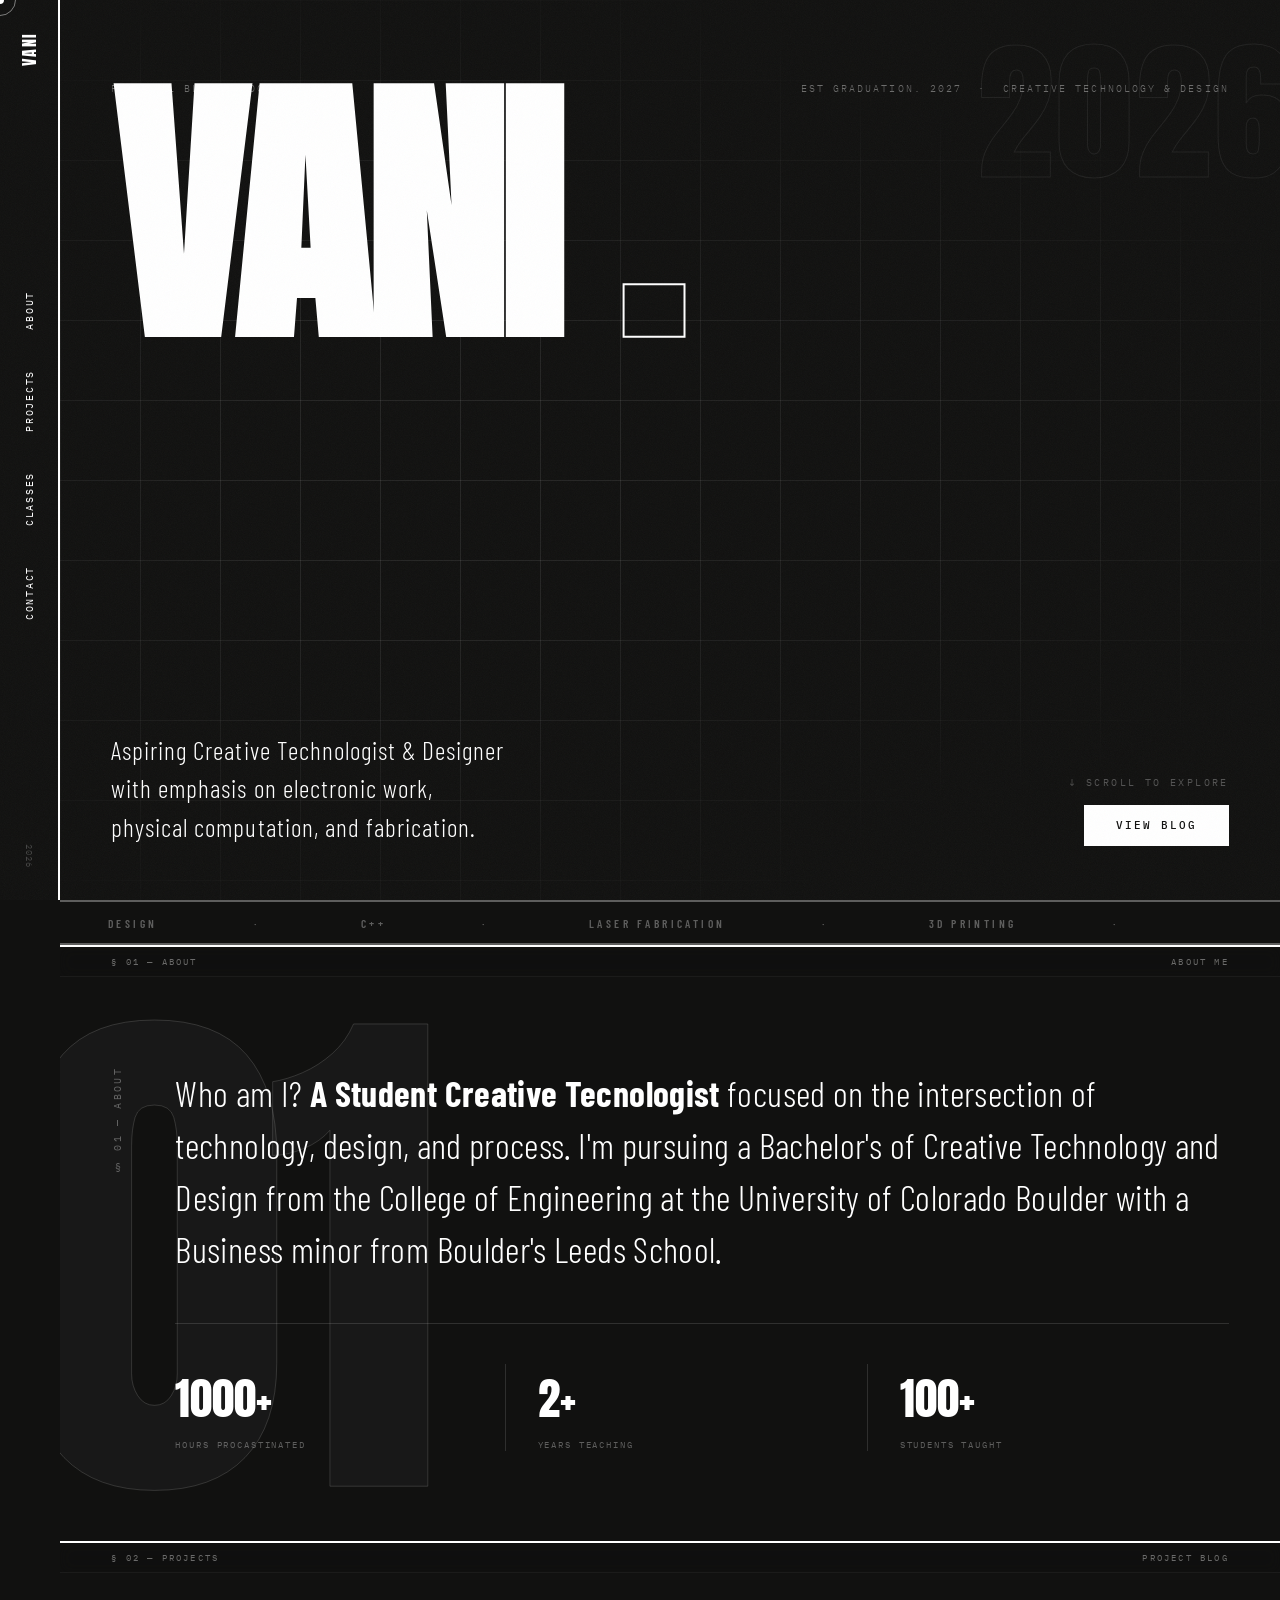
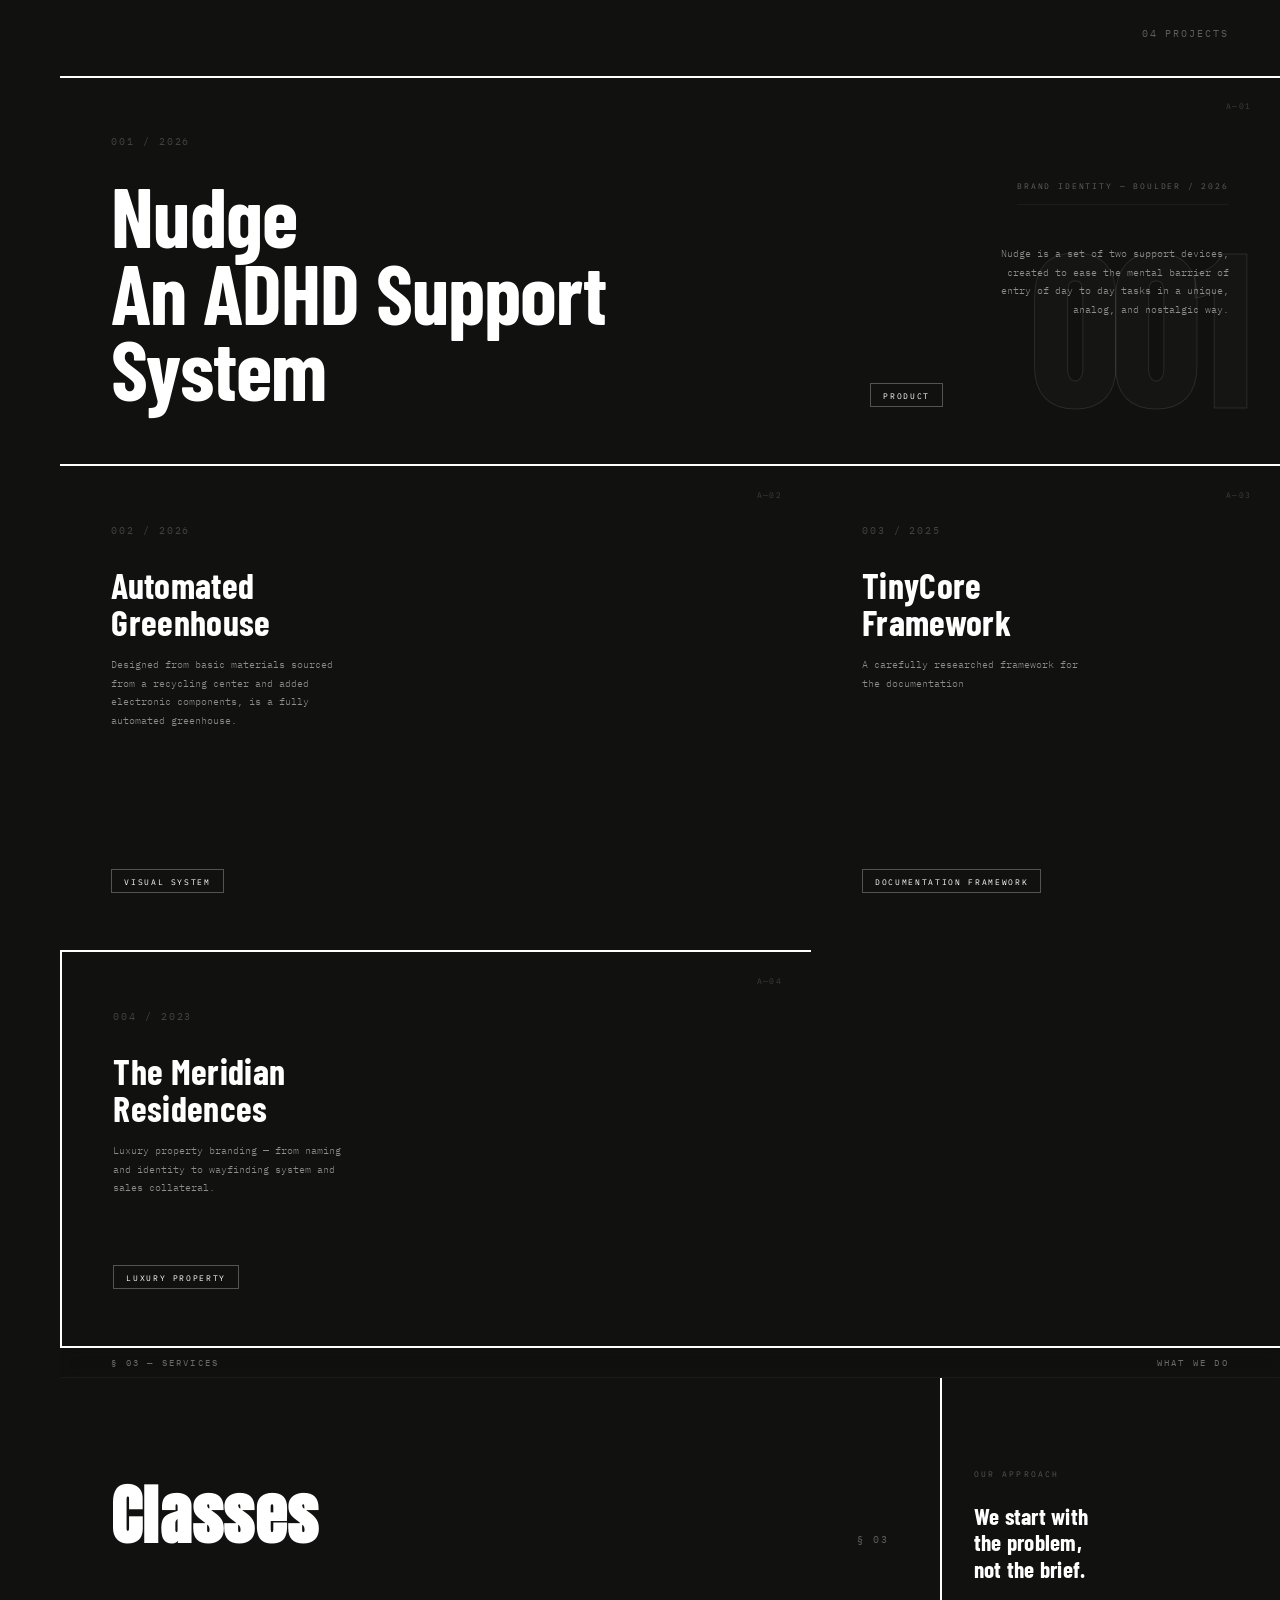
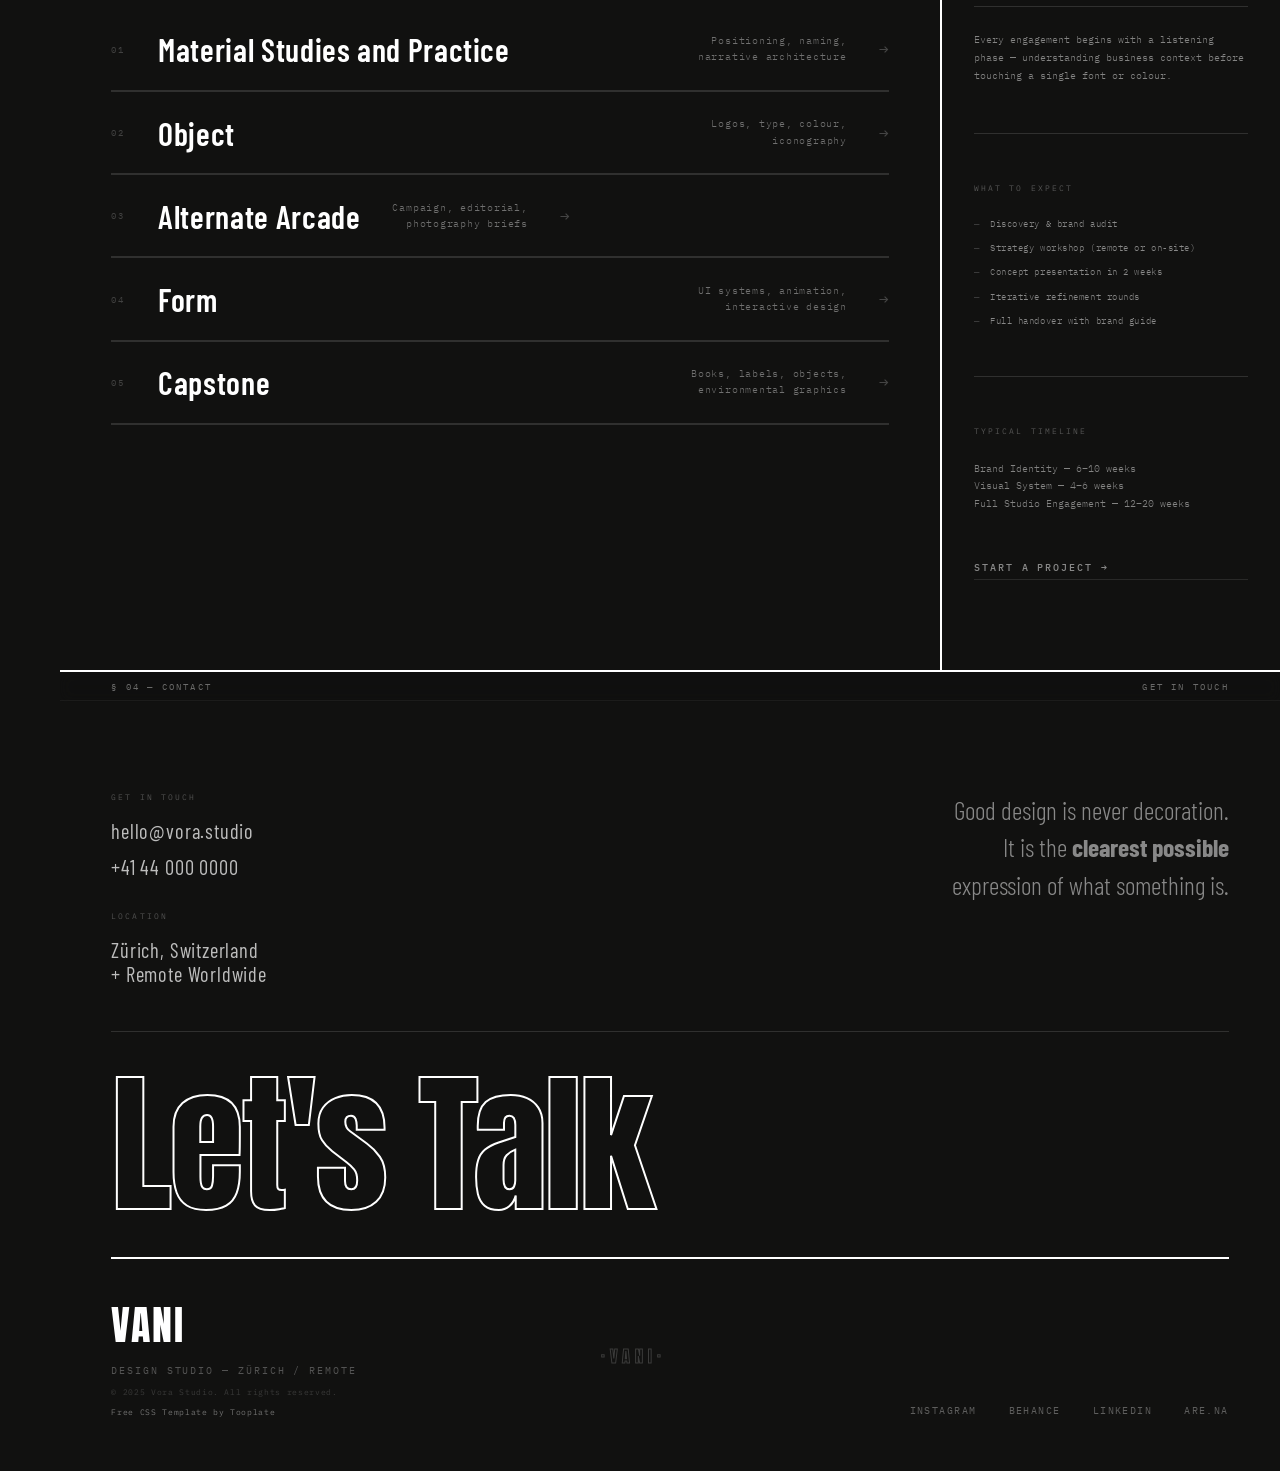
==== index.html @ e0c17ca3 "main page + alt arcade page" ====
<!DOCTYPE html>
<html lang="en">
<head>
  <meta charset="UTF-8" />
  <meta name="viewport" content="width=device-width, initial-scale=1.0" />
  <title>VANI PERSONAL BLOG</title>
  <link rel="preconnect" href="https://fonts.googleapis.com" />
  <link rel="preconnect" href="https://fonts.gstatic.com" crossorigin />
  <link href="https://fonts.googleapis.com/css2?family=Anton&family=IBM+Plex+Mono:wght@300;400;500&family=Barlow+Condensed:wght@300;400;600;700&display=swap" rel="stylesheet" />
  <link rel="stylesheet" href="tooplate-vora-bold-style.css" />

  


</head>
<body>

  <div id="cursor-dot"></div>
  <div id="cursor-ring"></div>

  <div class="page-shell">

    <!-- SIDEBAR -->
    <aside class="sidebar">
      <a href="#hero" class="sidebar__logo">VANI</a>
      <nav class="sidebar__nav">
        <a href="#about">About</a>
        <a href="#work">Projects</a>
        <a href="#services">Classes</a>
        <a href="#contact">Contact</a>
      </nav>
      <span class="sidebar__index">2026</span>
    </aside>

    <main class="main">

      <!-- ═══ HERO ═══ -->
      <section id="hero">
        <span class="hero__ghost-year" aria-hidden="true">2026</span>
        <div class="hero__topbar">
          <span>Personal Blog + Documentation</span>
          <span>Est Graduation. 2027 &nbsp;·&nbsp; Creative Technology & Design</span>
        </div>
        <h1 class="hero__headline" data-reveal>VANI <span class="invert">.</span></h1>
        <div class="hero__sub">
          <p class="hero__tagline" data-reveal>
            Aspiring Creative Technologist & Designer <br>
            with emphasis on electronic work,<br>
            physical computation, and fabrication.
          </p>
          <div class="hero__cta-wrap" data-reveal>
            <span class="hero__scroll">↓ Scroll to explore</span>
            <a href="#work" class="btn">View Blog</a>
          </div>
        </div>
      </section>

      <!-- MARQUEE -->
      <div class="marquee-strip">
        <div class="marquee-inner">
          <span>Design</span><span>·</span>
          <span>C++</span><span>·</span>
          <span>Laser Fabrication</span><span>·</span>
          <span>3D Printing</span><span>·</span>
          <!-- <span>Editori</span><span>·</span>
          <span>Strategy</span><span>·</span>
          <span>Brand Identity</span><span>·</span>
          <span>Visual Systems</span><span>·</span>
          <span>Motion Design</span><span>·</span>
          <span>Art Direction</span><span>·</span>
          <span>Editorial Design</span><span>·</span>
          <span>Strategy</span><span>·</span> -->
        </div>
      </div>

      <hr class="rule" />

  
      <div class="sticky-label">
        <span>§ 01 — About</span><span>About Me</span>
      </div>
      <section id="about">
        <span class="about__bg-num" aria-hidden="true">01</span>
        <span class="about__label">§ 01 — About</span>
        <div class="about__content">
          <p class="about__text" data-reveal>
            Who am I? <strong>A Student Creative Tecnologist</strong> focused on the intersection
            of technology, design, and process. I'm pursuing a Bachelor's of Creative Technology and Design 
            from the College of Engineering at the University of Colorado Boulder with a Business minor from Boulder's
            Leeds School.
          </p>
          <div class="about__stats" data-reveal>
            <div class="stat">
              <span class="stat__value">1000+</span>
              <span class="stat__label">Hours Procastinated</span>
            </div>
            <div class="stat">
              <span class="stat__value">2+</span>
              <span class="stat__label">Years Teaching</span>
            </div>
            <div class="stat">
              <span class="stat__value">100+</span>
              <span class="stat__label">Students Taught</span>
            </div>
          </div>
        </div>
      </section>

      <hr class="rule" />

      <!-- ═══ WORK ═══ -->
      <div class="sticky-label">
        <span>§ 02 — Projects</span><span>Project Blog</span>
      </div>
      <section id="work">
        <div class="work__header">
          <h2 class="section-title" data-reveal></h2>
          <span class="section-meta">04 Projects</span>
        </div>

        <div class="work__grid">

          <!-- Full-width hero project -->
          <div class="work__item">
            <span class="work__item-corner">A—01</span>
            <div class="work__item-content">
              <p class="work__item-num">001 / 2026</p>
              <h3 class="work__item-title">Nudge<br>An ADHD Support System</h4>
            </div>
            <div class="work__item-aside">
              <span class="work__item-slug">Brand Identity — Boulder / 2026</span>
              <p class="work__item-desc">Nudge is a set of two support devices, created to ease the mental barrier of entry of day to day tasks in a unique, analog, and nostalgic way.</p>
              <span class="work__item-tag">Product</span>
            </div>
          </div>

          <div class="work__item">
            <span class="work__item-corner">A—02</span>
            <div class="work__item-content">
              <p class="work__item-num">002 / 2026</p>
              <h3 class="work__item-title">Automated<br>Greenhouse</h3>
              <p class="work__item-desc">Designed from basic materials sourced from a recycling center and added electronic components, is a fully automated greenhouse.</p>
            </div>
            <span class="work__item-tag">Visual System</span>
          </div>

          <div class="work__item">
            <span class="work__item-corner">A—03</span>
            <div class="work__item-content">
              <p class="work__item-num">003 / 2025</p>
              <h3 class="work__item-title">TinyCore<br>Framework</h3>
              <p class="work__item-desc">A carefully researched framework for the documentation </p>
            </div>
            <span class="work__item-tag">Documentation Framework</span>
          </div>

          <div class="work__item">
            <span class="work__item-corner">A—04</span>
            <div class="work__item-content">
              <p class="work__item-num">004 / 2023</p>
              <h3 class="work__item-title">The Meridian<br>Residences</h3>
              <p class="work__item-desc">Luxury property branding — from naming and identity to wayfinding system and sales collateral.</p>
            </div>
            <span class="work__item-tag">Luxury Property</span>
          </div>

        </div>
      </section>

      <hr class="rule" />

      <!-- ═══ SERVICES ═══ -->
      <div class="sticky-label">
        <span>§ 03 — Services</span><span>What We Do</span>
      </div>
      <section id="services">
        <div class="services__body">

          <!-- LEFT: service list -->
          <div class="services__left">
            <div class="services__header">
              <h2 class="section-title" data-reveal>Classes</h2>
              <span class="section-meta">§ 03</span>
            </div>
            <div class="services__list">

              <div class="service-row" data-reveal data-svc="1">
                <span class="service-row__num">01</span>
                <span class="service-row__name">Material Studies and Practice</span>
                <span class="service-row__desc">Positioning, naming,<br>narrative architecture</span>
                <span class="service-row__arrow">→</span>
              </div>
              <div class="service-panel" id="svc-1">
                <div class="service-panel__inner">
                  <div class="sp-block">
                    <span class="sp-block__label">Object</span>
                    <div class="sp-block__body">
                      <span class="sp-block__title">Form</span>
                      <p class="sp-block__text">Positioning statement, audience personas, competitive landscape, and messaging hierarchy — the strategic foundation everything else builds on.</p>
                    </div>
                  </div>
                  <div class="sp-block">
                    <a href="altarcadepage.html" class="sp-block__label">Alternate Arcade</a>
                    <div class="sp-block__body">
                      <span class="sp-block__title">Discovery → Synthesis → Validate</span>
                      <p class="sp-block__text">Stakeholder interviews, market research, and a 2-day workshop. We test positioning concepts before committing to a direction.</p>
                    </div>
                  </div>
                  <div class="sp-block">
                    <span class="sp-block__label">Capstone</span>
                    <div class="sp-block__body">
                      <span class="sp-block__title">3 – 5 Weeks</span>
                      <p class="sp-block__text">Standalone or as the opening phase of a full identity engagement. Deliverables include a printed strategy deck.</p>
                    </div>
                  </div>
                </div>
              </div>

              <div class="service-row" data-reveal data-svc="2">
                <span class="service-row__num">02</span>
                <span class="service-row__name">Object</span>
                <span class="service-row__desc">Logos, type, colour,<br>iconography</span>
                <span class="service-row__arrow">→</span>
              </div>
              <div class="service-panel" id="svc-2">
                <div class="service-panel__inner">
                  <div class="sp-block">
                    <span class="sp-block__label">Deliverable</span>
                    <div class="sp-block__body">
                      <span class="sp-block__title">Full Identity System</span>
                      <p class="sp-block__text">Logo suite, typeface selection, colour palette, iconography, and a comprehensive brand guidelines document in print-ready PDF.</p>
                    </div>
                  </div>
                  <div class="sp-block">
                    <span class="sp-block__label">Process</span>
                    <div class="sp-block__body">
                      <span class="sp-block__title">Concept → Refine → Rollout</span>
                      <p class="sp-block__text">Three initial directions, two refinement rounds, and a final presentation. All source files handed over in AI, SVG, and Figma.</p>
                    </div>
                  </div>
                  <div class="sp-block">
                    <span class="sp-block__label">Timeline</span>
                    <div class="sp-block__body">
                      <span class="sp-block__title">6 – 10 Weeks</span>
                      <p class="sp-block__text">Includes one round of application design (stationery, digital templates, or social kit) at no extra cost.</p>
                    </div>
                  </div>
                </div>
              </div>

              <div class="service-row" data-reveal data-svc="3">
                <span class="service-row__num">03</span>
                <a href="vani-personal-main\vani-personal-alternate-arcade-blog\altarcadepage.html"> <span class="service-row__name"> Alternate Arcade</span></a>
                <span class="service-row__desc">Campaign, editorial,<br>photography briefs</span>
                <span class="service-row__arrow">→</span>
              </div>
              <div class="service-panel" id="svc-3">
                <div class="service-panel__inner">
                  <div class="sp-block">
                    <span class="sp-block__label">Deliverable</span>
                    <div class="sp-block__body">
                      <span class="sp-block__title">Creative Brief + Shot List</span>
                      <p class="sp-block__text">Moodboards, colour grading references, talent direction notes, and post-production guidelines for photographers and video teams.</p>
                    </div>
                  </div>
                  <div class="sp-block">
                    <span class="sp-block__label">Process</span>
                    <div class="sp-block__body">
                      <span class="sp-block__title">Brief → Direct → Review</span>
                      <p class="sp-block__text">We embed with your production team on-set, or work remotely for editorial and digital-first campaigns. Retouching oversight included.</p>
                    </div>
                  </div>
                  <div class="sp-block">
                    <span class="sp-block__label">Timeline</span>
                    <div class="sp-block__body">
                      <span class="sp-block__title">Per Campaign</span>
                      <p class="sp-block__text">Day-rate or project-based. Ongoing retainer available for brands running 4+ campaigns per year.</p>
                    </div>
                  </div>
                </div>
              </div>

              <div class="service-row" data-reveal data-svc="4">
                <span class="service-row__num">04</span>
                <span class="service-row__name">Form</span>
                <span class="service-row__desc">UI systems, animation,<br>interactive design</span>
                <span class="service-row__arrow">→</span>
              </div>
              <div class="service-panel" id="svc-4">
                <div class="service-panel__inner">
                  <div class="sp-block">
                    <span class="sp-block__label">Deliverable</span>
                    <div class="sp-block__body">
                      <span class="sp-block__title">Motion Language + UI Kit</span>
                      <p class="sp-block__text">Easing curves, animation principles, component library in Figma, and production-ready Lottie files or CSS animation specs for developers.</p>
                    </div>
                  </div>
                  <div class="sp-block">
                    <span class="sp-block__label">Process</span>
                    <div class="sp-block__body">
                      <span class="sp-block__title">System → Prototype → Spec</span>
                      <p class="sp-block__text">We design in Figma, prototype in ProtoPie or Framer, then write detailed specs your engineering team can implement precisely.</p>
                    </div>
                  </div>
                  <div class="sp-block">
                    <span class="sp-block__label">Timeline</span>
                    <div class="sp-block__body">
                      <span class="sp-block__title">4 – 8 Weeks</span>
                      <p class="sp-block__text">Standalone digital systems or as a natural extension of a completed brand identity engagement.</p>
                    </div>
                  </div>
                </div>
              </div>

              <div class="service-row" data-reveal data-svc="5">
                <span class="service-row__num">05</span>
                <span class="service-row__name">Capstone</span>
                <span class="service-row__desc">Books, labels, objects,<br>environmental graphics</span>
                <span class="service-row__arrow">→</span>
              </div>
              <div class="service-panel" id="svc-5">
                <div class="service-panel__inner">
                  <div class="sp-block">
                    <span class="sp-block__label">Deliverable</span>
                    <div class="sp-block__body">
                      <span class="sp-block__title">Print-Ready Artwork</span>
                      <p class="sp-block__text">Press-ready files with full dielines, colour profiles (CMYK/Pantone), and printer liaison. Structural packaging design available on request.</p>
                    </div>
                  </div>
                  <div class="sp-block">
                    <span class="sp-block__label">Process</span>
                    <div class="sp-block__body">
                      <span class="sp-block__title">Concept → Proof → Press</span>
                      <p class="sp-block__text">We handle the full print production workflow — supplier selection, proofing, and press-check attendance for premium runs.</p>
                    </div>
                  </div>
                  <div class="sp-block">
                    <span class="sp-block__label">Timeline</span>
                    <div class="sp-block__body">
                      <span class="sp-block__title">4 – 12 Weeks</span>
                      <p class="sp-block__text">Varies by complexity. Simple label design at the short end; full structural packaging and book design at the longer end.</p>
                    </div>
                  </div>
                </div>
              </div>

            </div>
          </div>

          <!-- RIGHT: content panel -->
          <div class="services__right" data-reveal>
            <div class="srv-panel__block">
              <span class="srv-panel__label">Our Approach</span>
              <h3 class="srv-panel__heading">We start with<br>the problem,<br>not the brief.</h3>
              <hr class="srv-panel__divider" style="margin-top:1rem;" />
              <p class="srv-panel__text" style="margin-top:1rem;">
                Every engagement begins with a listening phase —
                understanding business context before touching
                a single font or colour.
              </p>
            </div>
            <hr class="srv-panel__divider" />
            <div class="srv-panel__block">
              <span class="srv-panel__label">What to Expect</span>
              <ul class="srv-panel__list">
                <li>Discovery &amp; brand audit</li>
                <li>Strategy workshop (remote or on-site)</li>
                <li>Concept presentation in 2 weeks</li>
                <li>Iterative refinement rounds</li>
                <li>Full handover with brand guide</li>
              </ul>
            </div>
            <hr class="srv-panel__divider" />
            <div class="srv-panel__block">
              <span class="srv-panel__label">Typical Timeline</span>
              <p class="srv-panel__text">
                Brand Identity — 6–10 weeks<br>
                Visual System — 4–6 weeks<br>
                Full Studio Engagement — 12–20 weeks
              </p>
            </div>
            <a href="#contact" class="srv-panel__cta">Start a project →</a>
          </div>

        </div>
      </section>

      <hr class="rule" />

      <!-- ═══ CONTACT ═══ -->
      <div class="sticky-label">
        <span>§ 04 — Contact</span><span>Get in Touch</span>
      </div>
      <section id="contact">
        <div class="contact__info" data-reveal>
          <div class="contact__info-col">
            <span class="contact__info-label">Get in Touch</span>
            <span class="contact__info-value">hello@vora.studio</span>
            <span class="contact__info-value">+41 44 000 0000</span>
            <span class="contact__info-label" style="margin-top:1.2rem;">Location</span>
            <span class="contact__info-value">Zürich, Switzerland<br>+ Remote Worldwide</span>
          </div>
          <div class="contact__info-col">
            <p class="contact__manifesto">
              Good design is never decoration.<br>
              It is the <em>clearest possible</em><br>
              expression of what something is.
            </p>
          </div>
        </div>

        <div class="contact__big" data-reveal>
          <a href="mailto:hello@vora.studio">Let's&nbsp;Talk</a>
        </div>

        <div class="footer-bar">
          <div class="footer-bar__left">
            <span class="footer-logo">VANI</span>
            <span class="footer-tagline">Design Studio — Zürich / Remote</span>
            <span class="footer-copy">© 2025 Vora Studio. All rights reserved.</span>
          <a href="https://www.tooplate.com/view/2161-vora-bold" rel="nofollow" target="_blank" class="footer-tooplate">Free CSS Template by Tooplate</a>
          </div>
          <span class="footer-bar__center" aria-hidden="true">·VANI·</span>
          <div class="footer-bar__right">
            <a href="#" class="footer-link">Instagram</a>
            <a href="#" class="footer-link">Behance</a>
            <a href="#" class="footer-link">LinkedIn</a>
            <a href="#" class="footer-link">Are.na</a>
          </div>
        </div>
      </section>

    </main>
  </div>

  <script src="tooplate-vora-bold-script.js"></script>

</body>
</html>
---- tooplate-vora-bold-style.css ----
*, *::before, *::after { margin: 0; padding: 0; box-sizing: border-box; }

:root {
  --black:     #111110;
  --white:     #ffffff;
  --rule:      2px solid #ffffff;
  --rule-thin: 1px solid rgba(255,255,255,0.13);
  --sidebar:   60px;
  --mono:      'IBM Plex Mono', monospace;
  --condensed: 'Barlow Condensed', sans-serif;
  --display:   'Anton', sans-serif;
}

html { scroll-behavior: smooth; }

body {
  background: var(--black);
  color: var(--white);
  font-family: var(--mono);
  overflow-x: hidden;
  cursor: none;
}

/* Kill browser default blue on ALL links */
a { color: inherit; text-decoration: none; }

/* NOISE TEXTURE OVERLAY */
body::before {
  content: '';
  position: fixed; inset: 0;
  z-index: 1000; pointer-events: none;
  opacity: 0.038;
  background-image: url("data:image/svg+xml,%3Csvg viewBox='0 0 256 256' xmlns='http://www.w3.org/2000/svg'%3E%3Cfilter id='n'%3E%3CfeTurbulence type='fractalNoise' baseFrequency='0.9' numOctaves='4' stitchTiles='stitch'/%3E%3C/filter%3E%3Crect width='100%25' height='100%25' filter='url(%23n)'/%3E%3C/svg%3E");
  background-size: 200px 200px;
}

/* CURSOR */
#cursor-dot {
  position: fixed; top: 0; left: 0;
  width: 8px; height: 8px;
  background: var(--white); border-radius: 50%;
  pointer-events: none; z-index: 9999;
  transform: translate(-50%, -50%);
}
#cursor-ring {
  position: fixed; top: 0; left: 0;
  width: 32px; height: 32px;
  border: 1px solid rgba(255,255,255,0.45); border-radius: 50%;
  pointer-events: none; z-index: 9998;
  transform: translate(-50%, -50%);
  transition: transform 0.18s ease, border-color 0.18s ease;
}

/* LAYOUT */
.page-shell { display: flex; min-height: 100vh; }

/* SIDEBAR */
.sidebar {
  position: fixed; top: 0; left: 0;
  width: var(--sidebar); height: 100vh;
  border-right: var(--rule);
  display: flex; flex-direction: column;
  align-items: center; justify-content: space-between;
  padding: 2rem 0; z-index: 100;
  background: var(--black);
}
.sidebar__logo {
  font-family: var(--display);
  font-size: 1rem;
  letter-spacing: 0.1em; writing-mode: vertical-lr;
  transform: rotate(180deg); color: var(--white);
  text-decoration: none;
}
.sidebar__nav { display: flex; flex-direction: column; align-items: center; gap: 2.5rem; }
.sidebar__nav a {
  font-family: var(--mono); font-size: 0.6rem;
  font-weight: 400; letter-spacing: 0.18em;
  text-transform: uppercase; color: var(--white);
  text-decoration: none; writing-mode: vertical-lr;
  transform: rotate(180deg); opacity: 0.35;
  transition: opacity 0.25s ease;
}
.sidebar__nav a.active,
.sidebar__nav a:hover { opacity: 1; }
.sidebar__index {
  font-family: var(--mono); font-size: 0.55rem;
  font-weight: 300; letter-spacing: 0.1em;
  writing-mode: vertical-lr; opacity: 0.22;
}

/* MAIN */
.main { margin-left: var(--sidebar); flex: 1; min-width: 0; overflow-x: hidden; display: flex; flex-direction: column; }
.rule { width: 100%; height: 0; border: none; border-top: var(--rule); }

/* SCROLL REVEAL */
[data-reveal] {
  opacity: 0; transform: translateY(24px);
  transition: opacity 0.75s cubic-bezier(0.16,1,0.3,1),
              transform 0.75s cubic-bezier(0.16,1,0.3,1);
}
[data-reveal].visible { opacity: 1; transform: none; }

/* STICKY SECTION LABEL */
.sticky-label {
  position: sticky; top: 0; z-index: 50;
  background: rgba(17,17,16,0.92);
  backdrop-filter: blur(6px);
  border-bottom: var(--rule-thin);
  padding: 0.55rem 4vw;
  font-family: var(--mono); font-size: 0.55rem;
  letter-spacing: 0.25em; text-transform: uppercase;
  opacity: 0.38; display: flex; justify-content: space-between;
}

/* ══════════════════════════
   HERO
══════════════════════════ */
#hero {
  min-height: 100vh; padding: 0 4vw 0 4vw;
  display: flex; flex-direction: column;
  justify-content: space-between;
  overflow: hidden; position: relative;
}

/* Graph-paper grid lines */
#hero::before {
  content: ''; position: absolute; inset: 0; pointer-events: none;
  background-image:
    linear-gradient(rgba(255,255,255,0.09) 1px, transparent 1px),
    linear-gradient(90deg, rgba(255,255,255,0.09) 1px, transparent 1px);
  background-size: 80px 80px;
  mask-image:
    radial-gradient(ellipse 55% 60% at 30% 52%, rgba(0,0,0,0.95) 30%, transparent 100%),
    radial-gradient(ellipse 40% 50% at 75% 50%, rgba(0,0,0,0.7) 20%, transparent 80%);
  mask-composite: add;
  -webkit-mask-image:
    radial-gradient(ellipse 55% 60% at 30% 52%, rgba(0,0,0,0.95) 30%, transparent 100%),
    radial-gradient(ellipse 40% 50% at 75% 50%, rgba(0,0,0,0.7) 20%, transparent 80%);
  -webkit-mask-composite: source-over;
}

/* Ghost year — top-right counterweight */
.hero__ghost-year {
  position: absolute; top: 4vh; right: -1vw;
  font-family: var(--display);
  font-size: clamp(6rem, 12vw, 13rem);
  line-height: 1;
  -webkit-text-stroke: 1px rgba(255,255,255,0.07);
  color: transparent;
  letter-spacing: 0.02em;
  pointer-events: none; user-select: none; z-index: 0;
}

.hero__topbar {
  display: flex; justify-content: space-between; align-items: flex-start;
  font-family: var(--mono); font-size: 0.65rem; font-weight: 300;
  letter-spacing: 0.2em; text-transform: uppercase; opacity: 0.38;
  padding-top: 9vh; position: relative; z-index:-1;
}
.hero__headline {
  font-family: var(--display);
  font-size: clamp(18vw, 22vw, 26vw);
  line-height: 0.88; letter-spacing: -0.02em;
  white-space: nowrap; overflow: visible;
  margin-right: -8vw; position: relative; z-index: 1;
}
.hero__headline span.invert {
  -webkit-text-stroke: 2px var(--white);
  color: transparent;
}
.hero__sub {
  display: flex; justify-content: space-between;
  align-items: flex-end; padding-bottom: 6vh;
  margin-top: auto; position: relative; z-index: 1;
}
.hero__tagline {
  font-family: var(--condensed);
  font-size: clamp(1rem, 2.2vw, 1.6rem);
  font-weight: 300; letter-spacing: 0.04em;
  max-width: 38vw; line-height: 1.5; opacity: 0.68;
}
.hero__cta-wrap { display: flex; flex-direction: column; align-items: flex-end; gap: 1rem; }
.hero__scroll { font-family: var(--mono); font-size: 0.6rem; letter-spacing: 0.25em; text-transform: uppercase; opacity: 0.28; }
.btn {
  font-family: var(--mono); font-size: 0.7rem; font-weight: 500;
  letter-spacing: 0.18em; text-transform: uppercase;
  color: var(--black); background: var(--white);
  border: none; padding: 0.85rem 2rem;
  cursor: none; text-decoration: none; display: inline-block;
  transition: background 0.2s ease, color 0.2s ease;
}
.btn:hover { background: transparent; color: var(--white); outline: 1px solid var(--white); }

/* MARQUEE */
.marquee-strip {
  border-top: var(--rule); border-bottom: var(--rule);
  overflow: hidden; padding: 0.85rem 0; white-space: nowrap;
  font-family: var(--condensed); font-size: 0.72rem;
  font-weight: 600; letter-spacing: 0.3em;
  text-transform: uppercase; opacity: 0.32;
}
.marquee-inner { display: inline-block; animation: marquee 22s linear infinite; }
.marquee-inner span { margin: 0 3rem; }
@keyframes marquee { 0% { transform: translateX(0); } 100% { transform: translateX(-50%); } }

/* ══════════════════════════
   ABOUT
══════════════════════════ */
#about {
  padding: 10vh 4vw; display: flex; gap: 4vw;
  align-items: flex-start; position: relative; overflow: hidden;
}

.about__bg-num {
  position: absolute; left: -3vw; top: 50%;
  transform: translateY(-50%);
  font-family: var(--display);
  font-size: clamp(32vw, 42vw, 48vw);
  line-height: 1;
  -webkit-text-stroke: 1px rgba(255,255,255,0.14);
  color: rgba(255,255,255,0.03);
  pointer-events: none; user-select: none;
  letter-spacing: -0.04em; z-index: 0;
}

.about__label {
  font-family: var(--mono); font-size: 0.6rem;
  letter-spacing: 0.25em; text-transform: uppercase;
  opacity: 0.32; writing-mode: vertical-lr;
  transform: rotate(180deg); padding-top: 0.3rem;
  flex-shrink: 0; position: relative; z-index: 1;
}
.about__content {
  flex: 1; min-width: 0; display: flex; flex-direction: column;
  gap: 3rem; position: relative; z-index: 1;
}
.about__text {
  font-family: var(--condensed);
  font-size: clamp(1.5rem, 2.8vw, 2.4rem);
  font-weight: 300; line-height: 1.45;
  max-width: 72ch; letter-spacing: 0.01em;
  word-wrap: break-word; overflow-wrap: break-word;
}
.about__text strong { font-weight: 700; }

.about__stats {
  display: flex; gap: 0; flex-wrap: wrap;
  padding-top: 2.5rem; border-top: var(--rule-thin);
}
.stat {
  display: flex; flex-direction: column; gap: 0.4rem;
  flex: 1; min-width: 100px; padding: 0 2.5vw;
  border-right: var(--rule-thin);
}
.stat:first-child { padding-left: 0; }
.stat:last-child { border-right: none; }
.stat__value { font-family: var(--display); font-size: clamp(2rem, 3.5vw, 3.2rem); }
.stat__label { font-family: var(--mono); font-size: 0.58rem; letter-spacing: 0.2em; text-transform: uppercase; opacity: 0.32; }

/* ══════════════════════════
   WORK
══════════════════════════ */
#work { padding: 0; }
.work__header {
  padding: 6vh 4vw 4vh 4vw;
  display: flex; justify-content: space-between; align-items: baseline;
}
.section-title { font-family: var(--display); font-size: clamp(2.5rem, 5vw, 5rem); letter-spacing: 0.02em; }
.section-meta { font-family: var(--mono); font-size: 0.6rem; letter-spacing: 0.2em; text-transform: uppercase; opacity: 0.32; }

.work__grid {
  display: grid;
  grid-template-columns: 1.6fr 1fr;
}

.work__item {
  padding: 4.5vw 4vw; border-top: var(--rule);
  position: relative; overflow: hidden;
  min-height: 44vh;
  display: flex; flex-direction: column; justify-content: space-between;
}
.work__item:nth-child(1) {
  grid-column: 1 / -1;
  flex-direction: row; align-items: flex-end;
  gap: 4vw; min-height: 34vh;
  transition: background 0.4s ease;
}
.work__item:nth-child(3) { min-height: 54vh; }
.work__item:nth-child(2) { border-left: none; }
.work__item:nth-child(3) { border-left: none; }
.work__item:nth-child(4) { border-left: var(--rule); }

.work__item::before {
  content: ''; position: absolute; inset: 0;
  background: var(--white); transform: scaleY(0);
  transform-origin: bottom;
  transition: transform 0.45s cubic-bezier(0.16, 1, 0.3, 1);
}
.work__item:hover::before { transform: scaleY(1); }
.work__item:hover .work__item-content,
.work__item:hover .work__item-aside { color: var(--black); }
.work__item:hover .work__item-num { color: var(--black); opacity: 0.18; }
.work__item:hover .work__item-tag { border-color: rgba(0,0,0,0.25); color: var(--black); }
.work__item:hover .work__item-corner { color: var(--black); }

/* Featured item 1 — no flood fill, outline stroke hover */
.work__item:nth-child(1)::before { display: none; }
.work__item:nth-child(1):hover { background: rgba(255,255,255,0.04); }
.work__item:nth-child(1):hover .work__item-title {
  -webkit-text-stroke: 1.5px var(--white);
  color: transparent;
}
.work__item:nth-child(1) .work__item-title {
  transition: -webkit-text-stroke 0.35s ease, color 0.35s ease;
}
.work__item:nth-child(1) .work__item-aside { position: relative; }
.work__item:nth-child(1) .work__item-aside::before {
  content: '001';
  position: absolute; bottom: -1rem; right: -1rem;
  font-family: var(--display);
  font-size: clamp(8rem, 14vw, 16rem);
  line-height: 1;
  -webkit-text-stroke: 1px rgba(255,255,255,0.1);
  color: rgba(255,255,255,0.02);
  pointer-events: none; user-select: none;
  letter-spacing: -0.04em; z-index: 0;
}

.work__item-corner {
  position: absolute; top: 1.4rem; right: 1.8rem;
  font-family: var(--mono); font-size: 0.52rem;
  letter-spacing: 0.15em; opacity: 0.18;
  transition: color 0.45s ease, opacity 0.45s ease;
  z-index: 1;
}
.work__item-content {
  position: relative; z-index: 1;
  transition: color 0.45s ease;
  display: flex; flex-direction: column;
}
.work__item:nth-child(1) .work__item-content { flex: 1; }
.work__item-num {
  font-family: var(--mono); font-size: 0.6rem;
  letter-spacing: 0.2em; opacity: 0.2;
  margin-bottom: 1.8rem;
  transition: color 0.45s ease, opacity 0.45s ease;
}
.work__item-title {
  font-family: var(--condensed);
  font-size: clamp(1.6rem, 2.8vw, 2.6rem);
  font-weight: 700; line-height: 1.04;
  letter-spacing: 0.01em; margin-bottom: 1rem;
}
.work__item:nth-child(1) .work__item-title {
  font-size: clamp(3.2rem, 6.5vw, 6rem);
  line-height: 0.92; letter-spacing: -0.01em;
  margin-bottom: 0;
}
.work__item-slug {
  font-family: var(--mono); font-size: 0.52rem;
  letter-spacing: 0.22em; text-transform: uppercase;
  opacity: 0.32; padding-bottom: 0.8rem;
  border-bottom: 1px solid rgba(255,255,255,0.15);
  margin-bottom: 1rem;
}
.work__item:hover .work__item-slug { opacity: 0.5; }
.work__item-desc {
  font-family: var(--mono); font-size: 0.62rem;
  font-weight: 300; line-height: 1.88; opacity: 0.52;
  max-width: 38ch;
}
.work__item-tag {
  font-family: var(--mono); font-size: 0.52rem;
  letter-spacing: 0.2em; text-transform: uppercase;
  border: 1px solid rgba(255,255,255,0.28);
  padding: 0.32rem 0.75rem; display: inline-block;
  margin-top: 2.5rem; align-self: flex-start;
  position: relative; z-index: 1;
  transition: border-color 0.45s ease, color 0.45s ease;
}
.work__item-aside {
  position: relative; z-index: 1;
  display: flex; flex-direction: column;
  align-items: flex-end; justify-content: flex-end;
  gap: 1.5rem; flex-shrink: 0; min-width: 28vw;
  transition: color 0.45s ease;
}
.work__item-aside .work__item-desc { text-align: right; }

/* ══════════════════════════
   SERVICES
══════════════════════════ */
#services { padding: 0; }

.services__body {
  display: grid;
  grid-template-columns: 1fr 340px;
}
.services__left { padding: 10vh 4vw; }
.services__header { display: flex; justify-content: space-between; align-items: baseline; margin-bottom: 5vh; }
.services__list { display: flex; flex-direction: column; }

.service-row {
  display: flex; align-items: center;
  padding: 2.4vh 0; border-bottom: var(--rule-thin);
  gap: 2rem; cursor: none;
  transition: padding-left 0.32s ease;
}
.service-row:hover { padding-left: 1.2rem; }
.service-row__num {
  font-family: var(--mono); font-size: 0.58rem;
  opacity: 0.2; letter-spacing: 0.15em;
  flex-shrink: 0; width: 3ch;
}
.service-row__name {
  font-family: var(--condensed); flex: 1;
  font-size: clamp(1.4rem, 2.5vw, 2.2rem);
  font-weight: 600; letter-spacing: 0.02em;
}
.service-row__desc {
  font-family: var(--mono); font-size: 0.6rem;
  font-weight: 300; opacity: 0.4; letter-spacing: 0.08em;
  max-width: 28ch; text-align: right; line-height: 1.7;
}
.service-row__arrow {
  font-size: 1rem; opacity: 0.22; flex-shrink: 0;
  transition: transform 0.3s ease, opacity 0.3s ease;
}
.service-row:hover .service-row__arrow { transform: translateX(5px); opacity: 1; }
.service-row.open .service-row__arrow { transform: rotate(90deg); opacity: 1; }

/* Accordion */
.service-panel {
  display: grid;
  grid-template-rows: 0fr;
  transition: grid-template-rows 0.55s cubic-bezier(0.16,1,0.3,1);
  border-bottom: var(--rule-thin);
}
.service-panel.open { grid-template-rows: 1fr; }

.service-panel__inner {
  overflow: hidden;
  display: flex; flex-direction: column; gap: 0;
  padding: 0 0 0 calc(3ch + 2rem);
  transition: padding 0.55s cubic-bezier(0.16,1,0.3,1);
}
.service-panel.open .service-panel__inner {
  padding: 2vh 0 3vh calc(3ch + 2rem);
}

.sp-block {
  display: grid;
  grid-template-columns: 140px 1fr;
  gap: 0 3vw;
  align-items: baseline;
  padding: 1.2vh 0;
  border-bottom: var(--rule-thin);
}
.sp-block:last-child { border-bottom: none; }
.sp-block__label {
  font-family: var(--mono); font-size: 0.5rem;
  letter-spacing: 0.22em; text-transform: uppercase;
  opacity: 0.28; padding-top: 0.15rem;
  align-self: start; flex-shrink: 0;
}
.sp-block__body { display: flex; flex-direction: column; gap: 0.25rem; min-width: 0; }
.sp-block__title {
  font-family: var(--condensed); font-weight: 600;
  font-size: clamp(0.95rem, 1.4vw, 1.15rem);
  line-height: 1.2; word-wrap: break-word;
}
.sp-block__text {
  font-family: var(--mono); font-size: 0.58rem;
  font-weight: 300; line-height: 1.82; opacity: 0.45;
  word-wrap: break-word; overflow-wrap: break-word;
}

/* Services right panel */
.services__right {
  border-left: var(--rule);
  padding: 10vh 2.5vw;
  display: flex; flex-direction: column;
  justify-content: space-between; gap: 3rem;
}
.srv-panel__label {
  font-family: var(--mono); font-size: 0.52rem;
  letter-spacing: 0.25em; text-transform: uppercase;
  opacity: 0.28; margin-bottom: 1rem; display: block;
}
.srv-panel__block { display: flex; flex-direction: column; gap: 0.5rem; }
.srv-panel__heading {
  font-family: var(--condensed); font-weight: 700;
  font-size: clamp(1.1rem, 1.8vw, 1.5rem);
  line-height: 1.15; letter-spacing: 0.01em;
}
.srv-panel__text {
  font-family: var(--mono); font-size: 0.6rem;
  font-weight: 300; line-height: 1.85; opacity: 0.48;
}
.srv-panel__divider { width: 100%; height: 0; border: none; border-top: var(--rule-thin); }
.srv-panel__list { display: flex; flex-direction: column; gap: 0.65rem; list-style: none; }
.srv-panel__list li {
  font-family: var(--mono); font-size: 0.58rem;
  font-weight: 300; opacity: 0.5; letter-spacing: 0.06em;
  padding-left: 1rem; position: relative; line-height: 1.5;
}
.srv-panel__list li::before { content: '—'; position: absolute; left: 0; opacity: 0.35; }
.srv-panel__cta {
  display: inline-block; margin-top: auto;
  font-family: var(--mono); font-size: 0.6rem;
  font-weight: 500; letter-spacing: 0.2em;
  text-transform: uppercase; color: var(--white);
  opacity: 0.5;
  border-bottom: 1px solid rgba(255,255,255,0.2);
  padding-bottom: 0.3rem;
  transition: opacity 0.25s ease, border-color 0.25s ease;
}
.srv-panel__cta:hover { opacity: 1; border-color: var(--white); }

/* ══════════════════════════
   CONTACT
══════════════════════════ */
#contact { padding: 10vh 4vw 6vh 4vw; display: flex; flex-direction: column; gap: 5vh; }

.contact__info {
  display: grid; grid-template-columns: 1fr 1fr;
  gap: 4vw; padding-bottom: 5vh;
  border-bottom: var(--rule-thin);
}
.contact__info-col { display: flex; flex-direction: column; gap: 0.75rem; }
.contact__info-label {
  font-family: var(--mono); font-size: 0.52rem;
  letter-spacing: 0.25em; text-transform: uppercase;
  opacity: 0.26; margin-bottom: 0.3rem;
}
.contact__info-value {
  font-family: var(--condensed);
  font-size: clamp(0.95rem, 1.6vw, 1.3rem);
  font-weight: 400; letter-spacing: 0.04em; opacity: 0.72;
}
.contact__manifesto {
  font-family: var(--condensed);
  font-size: clamp(1.2rem, 2vw, 1.7rem);
  font-weight: 300; line-height: 1.45; opacity: 0.5;
  max-width: 44ch; align-self: flex-end; text-align: right;
}
.contact__manifesto em { font-style: normal; font-weight: 700; color: var(--white); opacity: 1; }

.contact__big {
  font-family: var(--display);
  font-size: clamp(8vw, 12vw, 14vw);
  line-height: 0.88; white-space: nowrap;
  overflow: visible; margin-right: -4vw;
  letter-spacing: -0.02em;
}
.contact__big a {
  -webkit-text-stroke: 2px var(--white);
  color: transparent;
  transition: color 0.3s ease;
}
.contact__big a:hover { color: var(--white); }

/* FOOTER */
.footer-bar {
  display: flex; justify-content: space-between;
  align-items: flex-end; padding-top: 4vh;
  border-top: var(--rule); gap: 2rem; flex-wrap: wrap;
}
.footer-bar__left { display: flex; flex-direction: column; gap: 0.55rem; }
.footer-logo { font-family: var(--display); font-size: 2.5rem; letter-spacing: 0.05em; }
.footer-tagline { font-family: var(--mono); font-size: 0.6rem; opacity: 0.28; letter-spacing: 0.2em; text-transform: uppercase; }
.footer-copy { font-family: var(--mono); font-size: 0.52rem; opacity: 0.16; letter-spacing: 0.08em; }
.footer-tooplate {
  font-family: var(--mono); font-size: 0.52rem;
  opacity: 0.4; letter-spacing: 0.08em;
  transition: opacity 0.2s ease;
}
.footer-tooplate:hover { opacity: 1; }
.footer-bar__center {
  font-family: var(--display); font-size: 1rem;
  letter-spacing: 0.3em;
  -webkit-text-stroke: 1px rgba(255,255,255,0.18);
  color: transparent; align-self: center; user-select: none;
}
.footer-bar__right { display: flex; gap: 2rem; align-items: flex-end; flex-wrap: wrap; }
.footer-link {
  font-family: var(--mono); font-size: 0.6rem;
  color: var(--white);
  letter-spacing: 0.15em; text-transform: uppercase;
  opacity: 0.32; transition: opacity 0.2s ease;
}
.footer-link:hover { opacity: 1; }

/* ══════════════════════════
   RESPONSIVE
══════════════════════════ */
@media (max-width: 1100px) {
  .service-row__desc { display: none; }
}
@media (max-width: 900px) {
  .work__grid { grid-template-columns: 1fr; }
  .work__item:nth-child(1) { flex-direction: column; align-items: flex-start; min-height: auto; }
  .work__item:nth-child(1) .work__item-aside::before { display: none; }
  .work__item-aside { align-items: flex-start; min-width: unset; }
  .work__item-aside .work__item-desc { text-align: left; }
  .work__item { border-left: none !important; grid-column: auto !important; }
  .contact__info { grid-template-columns: 1fr; }
  .contact__manifesto { align-self: flex-start; text-align: left; }
  .footer-bar__center { display: none; }
}
@media (max-width: 768px) {
  .services__body { grid-template-columns: 1fr; }
  .services__right { border-left: none; border-top: var(--rule); padding: 6vh 4vw; }
  .service-panel__inner { padding-left: 0 !important; }
  .service-panel.open .service-panel__inner { padding: 1.5vh 0 2.5vh 0; }
  .sp-block { grid-template-columns: 90px 1fr; gap: 0 4vw; }
}
@media (max-width: 640px) {
  .hero__tagline { max-width: 80vw; }
  .hero__sub { flex-direction: column; gap: 2rem; align-items: flex-start; }
  .services__header { flex-direction: column; gap: 0.5rem; }
  .footer-bar { flex-direction: column; align-items: flex-start; }
  .work__item-slug { font-size: 0.48rem; }
}
@media (max-width: 420px) {
  .sp-block { grid-template-columns: 1fr; gap: 0.3rem 0; }
  .sp-block__label { padding-top: 0; }
}
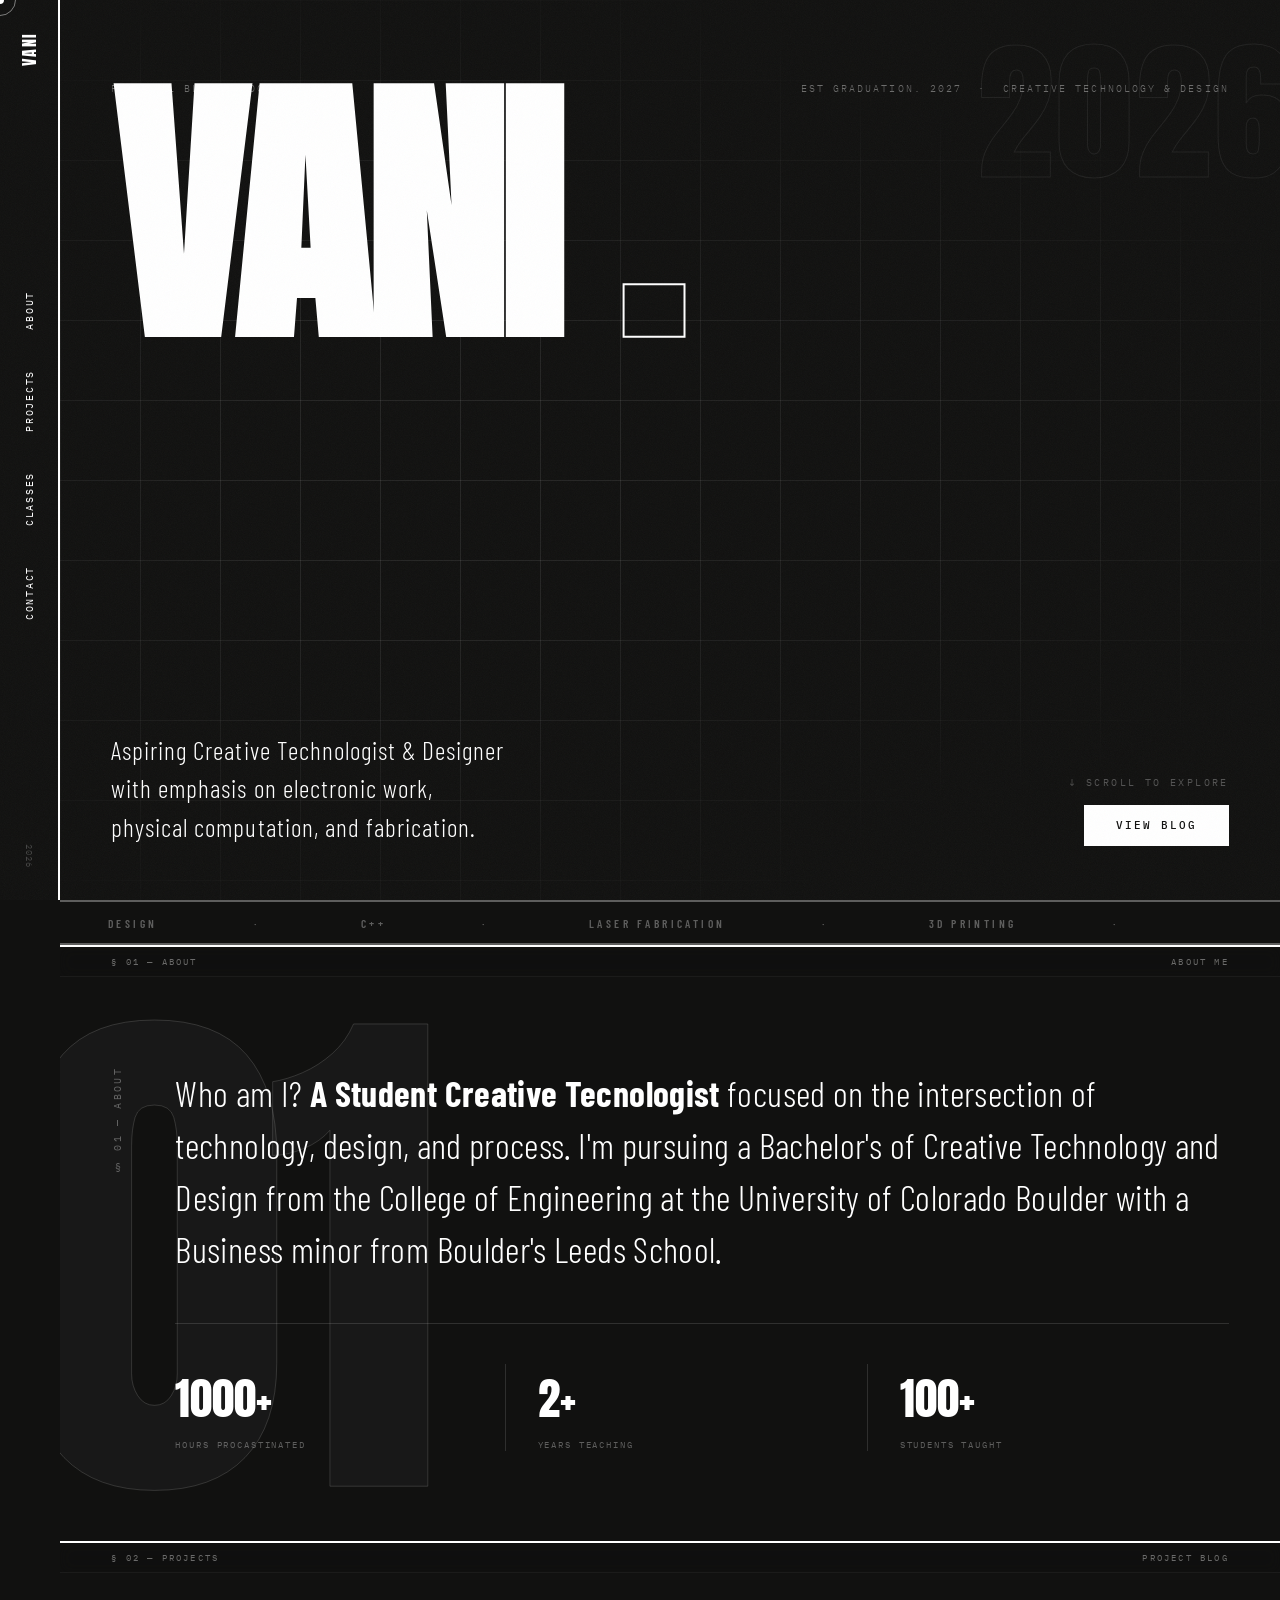
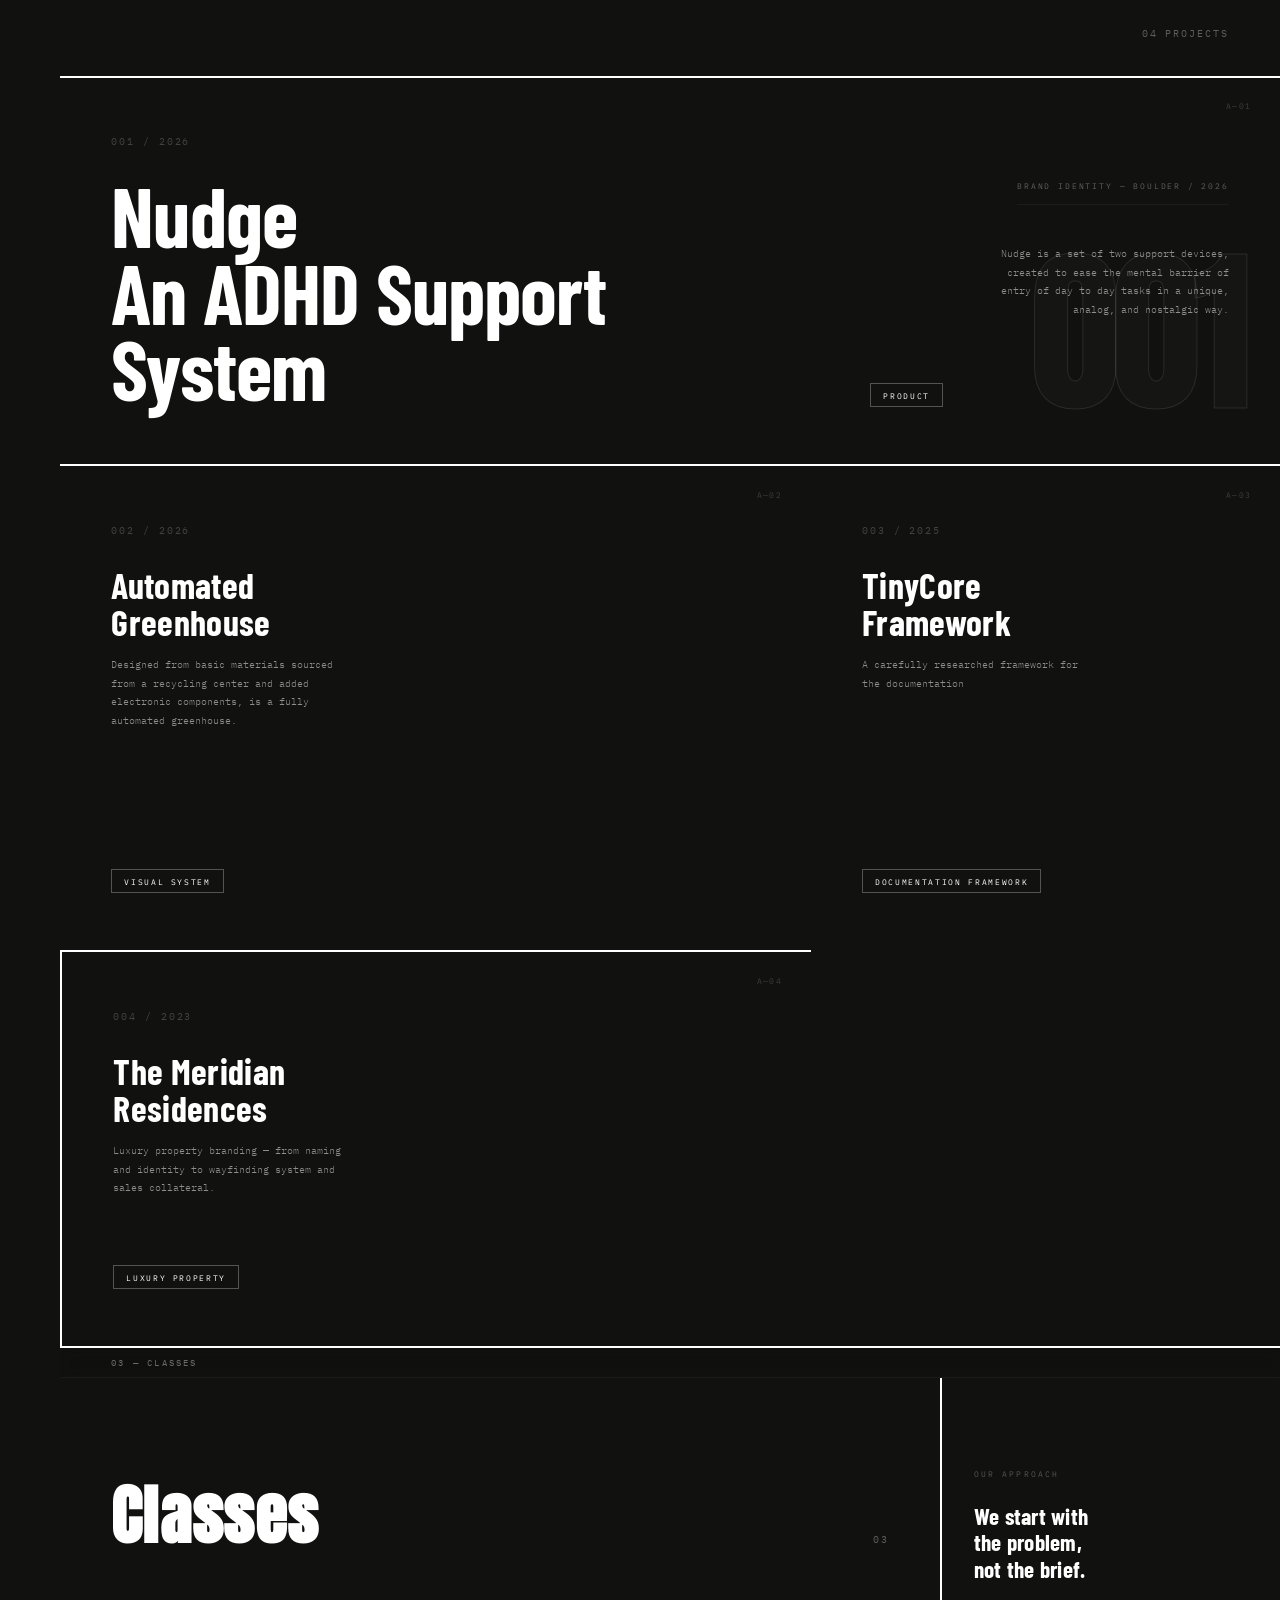
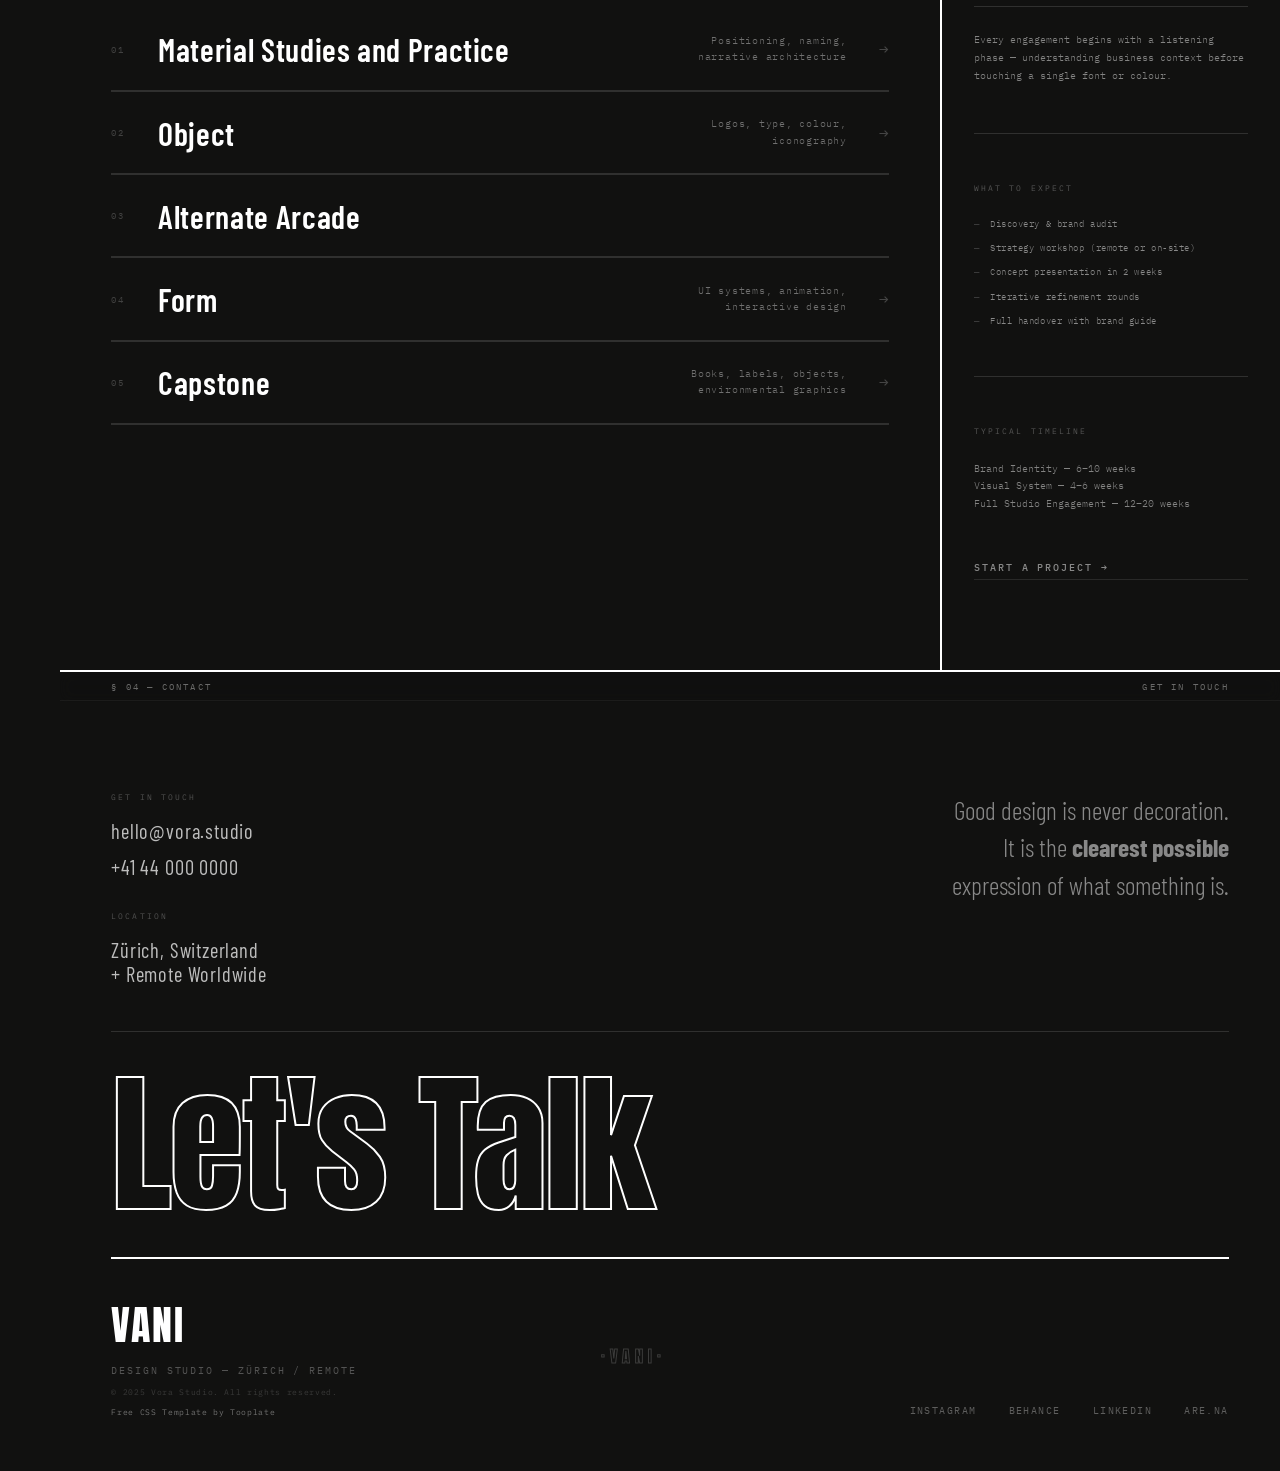
==== commit 3fad7440: "Update index.html" ====
--- a/index.html
+++ b/index.html
@@ -8,8 +8,6 @@
   <link rel="preconnect" href="https://fonts.gstatic.com" crossorigin />
   <link href="https://fonts.googleapis.com/css2?family=Anton&family=IBM+Plex+Mono:wght@300;400;500&family=Barlow+Condensed:wght@300;400;600;700&display=swap" rel="stylesheet" />
   <link rel="stylesheet" href="tooplate-vora-bold-style.css" />
-
-  
 
 
 </head>
@@ -171,7 +169,7 @@
 
       <!-- ═══ SERVICES ═══ -->
       <div class="sticky-label">
-        <span>§ 03 — Services</span><span>What We Do</span>
+        <span>03 — Classes</span>
       </div>
       <section id="services">
         <div class="services__body">
@@ -180,7 +178,7 @@
           <div class="services__left">
             <div class="services__header">
               <h2 class="section-title" data-reveal>Classes</h2>
-              <span class="section-meta">§ 03</span>
+              <span class="section-meta">03</span>
             </div>
             <div class="services__list">
 
@@ -250,9 +248,9 @@
 
               <div class="service-row" data-reveal data-svc="3">
                 <span class="service-row__num">03</span>
-                <a href="vani-personal-main\vani-personal-alternate-arcade-blog\altarcadepage.html"> <span class="service-row__name"> Alternate Arcade</span></a>
-                <span class="service-row__desc">Campaign, editorial,<br>photography briefs</span>
-                <span class="service-row__arrow">→</span>
+                <a href="\vani-personal-main\vani-personal-alternate-arcade-blog\altarcadepage.html"> <span class="service-row__name">Alternate Arcade</a> </span>
+                <!--<span class="service-row__desc">Campaign, editorial,<br>photography briefs</span>
+                <span class="service-row__arrow">→</span> -->
               </div>
               <div class="service-panel" id="svc-3">
                 <div class="service-panel__inner">
